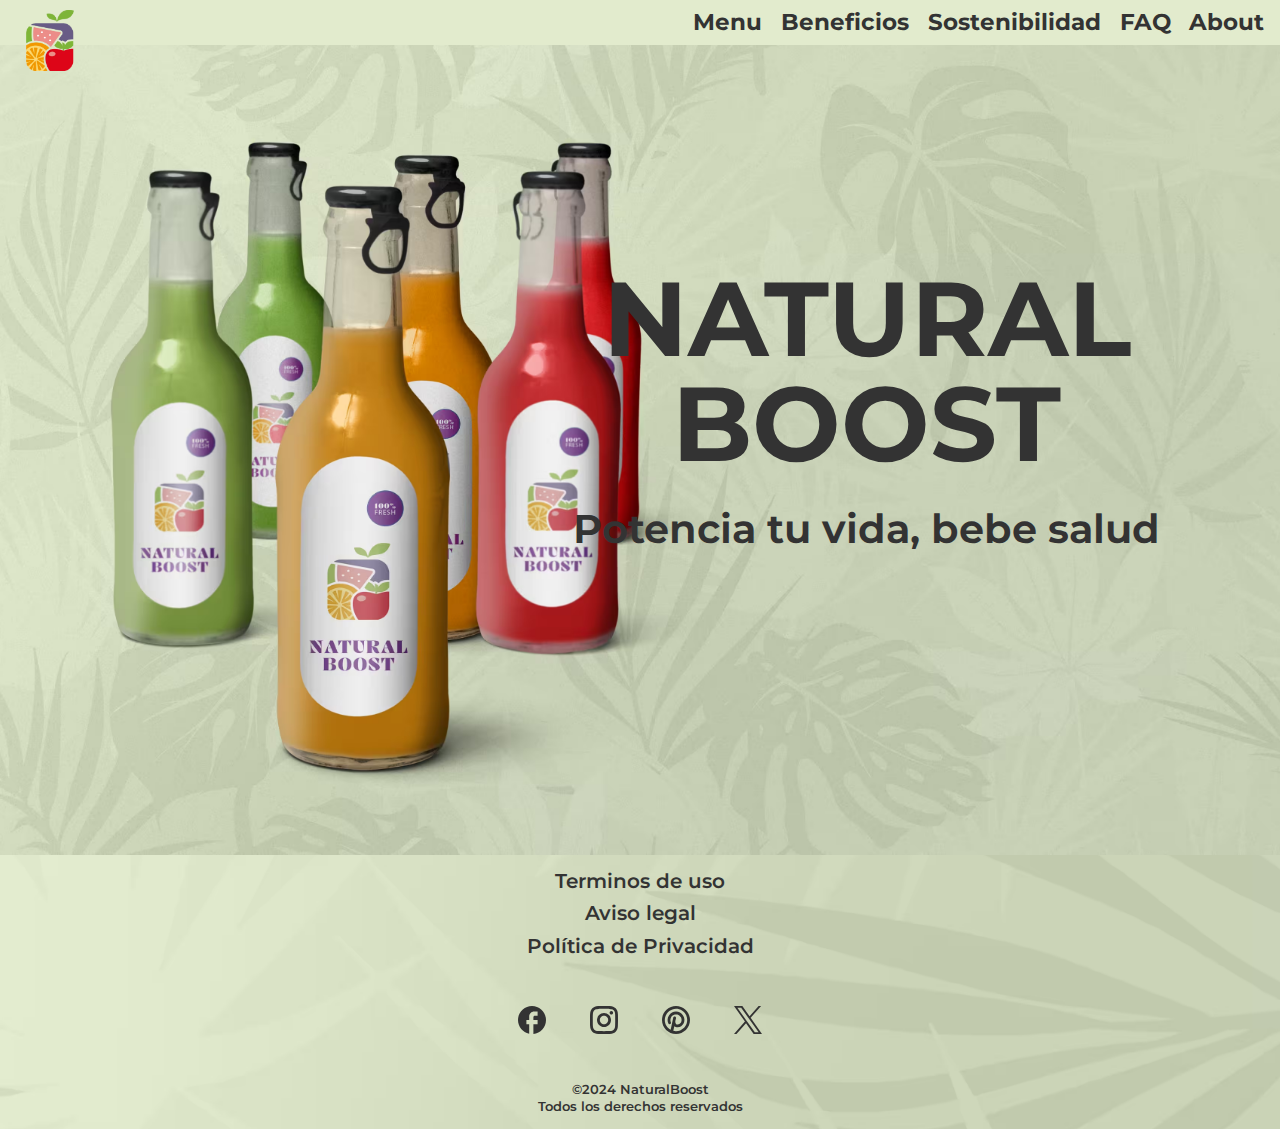
==== about.html @ d49129e9 "actualización" ====
<!DOCTYPE html>
<html lang="es">
  <head>
    <meta charset="utf-8" />
    <meta name="viewport" content="width=device-width, initial-scale=1" />
    <meta http-equiv="X-UA-Compatible" content="IE=edge">
    <title>Natural Boost - Zumo Detox</title>
    <meta name="description" content="Natural Boost ofrece los mejores zumos detox y vitaminas, hechos con ingredientes frescos y naturales. Descubre nuestros sabores y beneficios.">
    <meta name="keywords" content="zumos detox, vitaminas, natural, salud, bienestar, sostenibilidad">
    <meta name="author" content="Natural Boost - Luis Carlos Giraldo">
    <meta property="og:title" content="Natural Boost - Zumo Detox">
    <meta property="og:description" content="Natural Boost ofrece los mejores zumos detox y vitaminas, hechos con ingredientes frescos y naturales. Descubre nuestros sabores y beneficios.">
    <meta property="og:image" content="https://naturalboost.com/images/og-image.jpg">
    <meta property="og:url" content="https://naturalboost.com">
    <meta property="og:type" content="website" />
    <meta name="twitter:card" content="summary_large_image" />
    <meta name="twitter:title" content="Natural Boost - Zumo Detox">
    <meta name="twitter:description" content="Natural Boost ofrece los mejores zumos detox y vitaminas, hechos con ingredientes frescos y naturales. Descubre nuestros sabores y beneficios.">
    <meta name="twitter:image" content="https://naturalboost.com/images/twitter-image.jpg">
    
    <link rel="icon" href="/archivosFavicon/favicon.ico" type="image/x-icon">
    <link rel="manifest" href="site.webmanifest" />
    <link rel="apple-touch-icon" href="icon.png" />
    <link rel="stylesheet" href="css/style.css" />
    <meta name="theme-color" content="#fafafa" />
    <link rel="preconnect" href="https://fonts.googleapis.com">
    <link rel="preconnect" href="https://fonts.gstatic.com" crossorigin>
    <link href="https://fonts.googleapis.com/css2?family=Montserrat:ital,wght@0,100..900;1,100..900&display=swap" rel="stylesheet">

    <script src="/js/main.js" defer></script>

  </head>
  <body>

    <header class="header">
			<section class="header__image-links">
				<a href="index.html" class="header__link-logo">
					<img
						src="/img/desktop/LOGO NATURAL BOOST.avif"
						alt="Logo natural boost"
						class="header__logo"
					/>
				</a>
				<img
					src="/svg/menuHamburguesa.svg"
					alt="menu hamburguesa"
					class="header__hamburger"
					id="menuHamburguesa"
				/>

				<nav class="header__nav-desktop" id="headerNavDesktop">
					<section class="nav__items-desktop">
						<ul class="nav__items-list">
							<li>
								<a href="menu.html" class="nav__links-desktop">Menu</a>
							</li>
							<li>
								<a href="beneficios.html"class="nav__links-desktop">Beneficios</a>
							</li>
							<li>
								<a href="sostenibilidad.html"class="nav__links-desktop">Sostenibilidad</a>
							</li>
							<li>
								<a href="faq.html" class="nav__links-desktop">FAQ</a>
							</li>
							<li>
								<a href="about.html" class="nav__links-desktop">About</a>
							</li>
						</ul>
					</section>
				</nav>
			</section>

			<nav class="header__nav" id="headerNav">
				<section class="nav__items">
					<img
						class="nav__boton-x"
						src="/svg/X.svg"
						alt="Botón de salir"
						id="botonCerrarNav"
					/>
					<a href="menu.html" class="nav__links">Menu</a>
					<a href="beneficios.html" class="nav__links">Beneficios</a>
					<a href="sostenibilidad.html" class="nav__links"
						>Sostenibilidad</a
					>
					<a href="faq.html" class="nav__links">FAQ</a>
					<a href="about.html" class="nav__links">About</a>
				</section>
			</nav>

			<section class="section__titulo">
				<h1 class="titulo__marca">
					NATURAL <br />
					BOOST
				</h1>
				<p class="titulo__subtitle-eslogan">
					Potencia tu vida, bebe salud
				</p>
			</section>

			<img
				class="header__main-image"
				src="/img/desktop/pixelcut-export.avif"
			/>
		</header>

    <main class="main">


    </main>





    <footer class="footer">

      <section class="footer__links-legales">
        <a href="" class="links__legales-terminos-uso">Terminos de uso</a>
        <a href="" class="links__legales-aviso-legal">Aviso legal</a>
        <a href="" class="links__legales-politica-privacidad">Política de Privacidad</a>
      </section>

      <section class="footer__social-networks">
        <img src="/svg/logoFacebook.svg" alt="Logo de Facebook" class="social-networks-facebook">
        <img src="/svg/logoInstagram.svg" alt="Logo de Instagram" class="social-networks-instagram">
        <img src="/svg/logoPinterest.svg" alt="Logo de Pinterest" class="social-networks-pinterest">
        <img src="/svg/logoX.svg" alt="Logo de X" class="social-networks-x">
      </section>

      <section class="footer__derechos-reservados">
        <p class="footer__copyright">&copy;2024 NaturalBoost</p>
        <p class="footer__derechos-reservados">Todos los derechos reservados</p>
      </section>

    </footer>
    
  </body>
</html>
---- css/style.css ----
/* *********************************** */
@import url(normalize.min.css);
@import url(reset.css);

/* *********************************** */
/* *** ESTILOS GENERALES *** */
/* *********************************** */

/* Tipografía */
@font-face {
  font-family: "";
  src: url("") format("woff2"), url("") format("woff");
}

/* ******************************** */

/* Colores */

/* ******************************** */

:root{
  --background-section: #FAF9F6;
  --text-color: #333333;
  --background-color: #E2EBCD;
  --background-color-dos: #8DA954;
  --body-color: #F6FCE8;
  --color-terciary: #FFCC96;

  /* mobile */
  --titulo-banner: 5.3125rem;
  --subtitulo-banner: 2.5rem;
  --titulo-contenido: 2rem ;
  --parrafos-contenido: 1.25rem;

  /* desktop */
  --titulo-banner-desktop: 10.5rem;
  --subtitulo-banner-desktop: 4rem;
  --titulo-contenido-desktop: 3.625rem;
  --parrafos-contenido-desktop: 3rem;
}

*{
  box-sizing: border-box;
}

html{
  font-size: 10px;
  overflow-x: hidden;
}

body{
  height: 100%;
  background-color: var(--body-color);
  font-family: montserrat, Arial, Helvetica, sans-serif;
  box-sizing: border-box;
  line-height: 1;
}

a{
  color: var(--text-color);
}

.header{
  min-height: 80vh;
  width: 100%;

  display: flex;
  flex-direction: column;
  background: url(/img/desktop/FONDO\ VERTICAL\ NATURAL\ BOOST\ CON\ TEXTURA.avif) center center;
  background-repeat: no-repeat;
  background-size: cover;

  position: relative;
}

.header__image-links{
  display: flex;
  flex-direction: row;
  justify-content: space-between;

  margin: 1.25rem;
}

.header__nav-desktop{
  display: none;
}

.header__nav{
  display: none;
  width: 100%;
  height: 100dvh;

  position: absolute;
}

.nav__links{
  transition: all ease-in-out 0.3s;
}

.nav__links:hover{
  transform: scale(1.1);
  transition: all ease-in-out 0.3s;
}

.nav__items{
  display: flex;
  justify-content: center;
  align-items: center;
  flex-direction: column;
  width: 100%;
  height: 100dvh;
  gap: 100px;

  position: relative;

  color: var(--text-color);
  font-weight: 700;
  font-size: 3.125rem;
  background: url(/img/desktop/FONDO\ VERTICAL\ NATURAL\ BOOST\ CON\ TEXTURA.avif) center center;
  background-size: cover;
  background-repeat: no-repeat;
}

.nav__boton-x{
  width: 2.8125rem;
  height: 2.8125rem;
  
  position: absolute;
  right: 1.25rem;
  top: 1.25rem;
  cursor: pointer;
}

.header__hamburger{
  display: inline;
  width: 2.5rem;
  height: 2.5rem;
  cursor: pointer;
}

.header__logo{
  display: inline;
  width: 2.8125rem;
  height: 3.125rem;
}

.header__main-image{
  width: 100%;
  padding: 1.25rem;
  padding-top: 1.25rem;
} 

.titulo__marca{
  font-size: var(--titulo-banner);
  color: var(--text-colorolor, #333);
  
  text-align: center;
  line-height: 1;

  margin-top: 3.125rem;
}

.titulo__subtitle-eslogan{
  font-size: var(--subtitulo-banner);
  color: var(--text-color);
  
  text-align: center;
  font-weight: 650;
  margin-top: 1.25rem;
}

.footer{
  width: 100%;
  padding: 1.5625rem 1.25rem;
  

  display: flex;
  flex-direction: column;
  justify-content: center;
  align-items: center;
  gap: 2.5rem;

  background: url(/img/desktop/FONDO\ VERTICAL\ NATURAL\ BOOST\ CON\ TEXTURA.avif) center center;
  background-repeat: no-repeat;
  background-size: cover;
}

.footer__links-legales{
  display: flex;
  flex-direction: column;
  justify-content: center;
  align-items: center;
  gap: 1.25rem;


  font-size: var(--titulo-contenido);
  font-weight: 600;
  color: var(--text-color);
  
}

.links__legales-aviso-legal, 
.links__legales-politica-privacidad,
.links__legales-terminos-uso{
  cursor: pointer;
  transition: all ease-in-out 0.3s;
}

.links__legales-aviso-legal:hover, 
.links__legales-politica-privacidad:hover,
.links__legales-terminos-uso:hover{
  transition: all ease-in-out 0.3s;
  transform: scale(1.1);
}

.social-networks-facebook, 
.social-networks-instagram, 
.social-networks-pinterest, 
.social-networks-x{
  text-decoration: none;
  color: var(--text-color);

  width: 2.8125rem;
  height: 2.8125rem;
  
}

.footer__social-networks{
  display: flex;
  flex-direction: row;

  padding: 2.5rem 0rem;
  justify-content: space-between;
  gap: 4.375rem;
}

.footer__derechos-reservados{
  display: flex;
  flex-direction: column;
  color: var(--text-color);
  font-size: var(--parrafos-contenido);
  font-weight: 600;
  text-align: center;
  gap: .5rem;
}

.ocultar{
  display: none;
}

.mostrar{
  display: block;
}

.main__introduccion{
  width: 100%;
  height: 15.625rem;
  border: 1px solid var(--text-color);

  text-align: center;
  background-color: var(--background-section);
  padding: 1.25rem 2.5rem;
  line-height: 1.3;

}

.main__subtitulo{
  font-size: 2rem;
  color: var(--text-color);
}

.main__content{
  font-size: var(--parrafos-contenido);
  color: var(--text-color);
  text-align: left;
  padding: 1.25rem 1.25px;
  line-height: 1.3;
}

.main__section{
  background-color: var(--background-section);
  color: var(--text-color);
  border: 1px solid var(--text-color);
  border-radius: .5rem;
  padding: 1.875rem 1.5625rem;
  margin: 1.875rem;
}

.main__conocenos-mejor{
  display: flex;
  justify-content: center;
  align-items: center;
  flex-direction: column;
}

.main__nuestro-compromiso{
  display: flex;
  justify-content: center;
  align-items: center;
  flex-direction: column;
}

.main__nuestros-productos{
  display: flex;
  justify-content: center;
  align-items: center;
  flex-direction: column;
}


.main__btn{
  background-color: var(--text-color);
  color: var(--background-section);
  border-radius: .5rem;
  padding: .9375rem 6.5rem;
  font-size: var(--parrafos-contenido);
  font-weight: 500;
}

.main__product-image-desktop{
  display: none;
}

.form{
  background-color: var(--background-section);
  color: var(--text-color);
  box-sizing: border-box;

  width: 80dvw;
  height: 21.875rem;

  display: flex;
  flex-direction: column;
  margin: 1.875rem;
  border-radius: .5rem;
  border: 1px solid var(--text-color);
  justify-content: center;
}

.complete__form{
  box-sizing: border-box;
  display: flex;
  justify-content: center;
  align-items: center;
  flex-direction: column;

}

.form__text-content{
  text-align: center;
}

.form__input-email, .form__input-name{
  width: 90%;
  padding: .9375rem;
  margin: 0rem 1.25rem;
  border-radius: .5rem;
  border: 1px solid rgb(221, 215, 215);
  background-color: var(--background-section);
  margin-bottom: 20px;
}

input[type="text"]{
  width: 90%;
}

label{
  margin: 0px 1.25rem;
  margin-top: 1.875rem;
  margin-bottom: .9375rem;
  font-size: 1.25rem;
  color: var(--text-color);
}

.form__btn{
    padding: 1rem 4rem;
    width: fit-content;
    margin: 0 auto;
  
}

@media screen and (min-width: 1200px){

  .main__introduccion{
    height: 37.5rem;
    padding: 0;
    
    display: grid;
    grid-template-columns: 8.4375rem 1.5fr 0.5fr 8.4375rem;
    grid-template-rows: 3.75rem 0.3fr 3.75rem 2fr 3.75rem;
    
  }

  .subtitulo__revitalizate{
    font-size: 3.75rem;
    text-align: center;
    grid-column: 2 / 3;
    grid-row: 2 / 3;
    
  }
  
  .content__revitalizate{
    font-size: 2.5rem;
    
    grid-column: 2 / 3;
    grid-row: 3 / 5;
  }
  
  .main__product-image{
    display: none;
  }

  .main__product-image-desktop{
    display: initial;
    width: 600px;
    object-fit: cover;
    padding-bottom: 100%;
    overflow: hidden;

    grid-column: 3 / 4;
    grid-row: 1 / -1;
  }

  .main__nuestros-productos{
    margin: 5.625rem 8.75rem;

    display: grid;
    grid-template-columns: 3.75rem 1fr 1fr 1fr 3.75rem;
    grid-template-rows: 3.75rem 3.75rem 3.75rem 1fr 1.25rem 5.625rem .2344rem;
  }

  .subtitulo__nuestros-productos{
    grid-column: 2 / 4;
    grid-row: 2 / 3;
  }

  .subtitulo__nuestros-productos,
  .subtitulo__compromiso,
  .subtitulo__conocenos,
  .subtitulo__revitalizate,
  .subtitulo__form{
    font-size: 3.75rem;

  }

  .content__compromiso,
  .content__conocenos,
  .content__nuestros-productos,
  .content__revitalizate,
  .form__text-content{
    font-size: 2.5rem;
  }
  
  .content__nuestros-productos{
    grid-column: 2 / 4;
    grid-row: 4 / 5;
  }
  
  .all__products{
    grid-column: 4 / 5;
    grid-row: 4 / 5;
  }
  
  .btn__productos,
  .btn__compromiso,
  .btn__conocenos,
  .form__btn{
    font-size: 2.5rem;
    text-align: center;
  }

  .btn__productos{
    grid-column: 3 / 4;
    grid-row: 6 / 7;
  }

  .container__sections{
    display: flex;
    flex-direction: row-reverse;
    justify-content: space-between;
    margin: 0rem 6.7rem 5.625rem 6.7rem;

  }
   .main__conocenos-mejor,
   .main__nuestro-compromiso{
      width: 75rem;
      padding: 1.25rem;
   }

   .btn__conocenos{
      margin-bottom: 7rem;
  
   }

   .content__compromiso{
    padding: 2.5rem;
   }

   .content__conocenos{
    padding: 2.5rem;
   }

   .subtitulo__conocenos{
    
    padding-top: 4.375rem;
   }

   .content__compromiso,
   .content__conocenos{
    margin-top: 1.875rem;
   }

  .image__grupo,
  .image__compromiso-verde{
    width: 50rem;
    
  }

  .complete__form{
    margin-bottom: 1.25rem;
  }

  label{
    font-size: 2rem;
  }


}

main{
  display: flex;
  justify-content: center;
  align-items: center;
  flex-direction: column;
}

.main__container{
  max-width: 80%;

  display: flex;
  justify-content: center;
  align-items: center;
  flex-direction: column;
}

.container__first-product,
.container__second-product,
.container__third-product{
  background-color: var(--background-section);
  padding: 1.25rem;
  margin: 2.1875rem 0rem;
  border: 1px solid var(--text-color);
  color: var(--text-color);
  border-radius: .5rem;
}

.subtitle__nuestros-productos{
  margin-top: 1.875rem;
}

.subtitle__green-vitality,
.subtitle__yellow-sunshine,
.subtitle__red-energy{
  margin-top: 1.875rem;
}

.image__container{
  background: url(/img/desktop/FONDO\ CON\ TEXTURA\ NATURAL\ BOOST.avif) center center;
  background-repeat: no-repeat;
  background-size: cover;
}


@media screen and (min-width: 1200px){
  
    .header{
      height: 95vh;

      background: url(../img/desktop/PORTADA\ NATURAL\ BOOST\ FONDO\ TEXTURA.avif) center center;
      background-size: cover;
      background-repeat: no-repeat;

      position: relative;
    }

    .header__main-image{
      display: none;
    }

    .section__titulo{
      position: absolute;
      right: 12rem;
      top: 23.5rem;
    }

    .titulo__marca{
      font-size: var(--titulo-banner-desktop);
    }

    .titulo__subtitle-eslogan{
      font-size: var(--subtitulo-banner-desktop);
      padding-top: 20px;
    }
  
    .header__logo{
      width: 4.8125rem;
      height: 6.125rem;
      margin-left: 1.5625rem;

      position: absolute;
      left: 10px;
      top: 10px;
    }

    .header__hamburger{
      display: none;
    }

    .nav__boton-x{
      display: none;
    }

    
    .header__image-links{
      
      height: 4.5rem;
      background-color: var(--background-color);
      margin: 0;
      
      display: flex;
      align-items: center;
      justify-content: space-between;
      
      position: relative;
      
    }

    .header__nav-desktop{
      display: flex;
      padding-right: 1.5625rem;
      gap: .625rem;
      font-size: 2.3rem;
    }

    .nav__items-list{
      display: flex;
      justify-content: space-between;
      gap: 1.875rem;
      font-weight: 700;
      color: var(--text-color);
    }
    
    .nav__items-list li{
      transition: all ease-in-out 0.3s;
    }

    .nav__items-list li a:hover {
      transition: all ease-in-out 0.3s;
      color: var(--background-color-dos);
    }

    .nav__items-list li:hover {
      transform: scale(1.1);
      transition: all ease-in-out 0.3s;
    }

    .form{
      align-items: baseline;
      width: 60%;
      height: 31.25rem;
    }

    .form__btn{
      margin: 0 auto;
      margin-top: 2.25rem;
      margin: 0 auto;
      display: flex;
      justify-content: center;
      align-items: center;
      
    }

  }



/* *******************************************************************
******************************MENU*****************************
******************************************************************* */
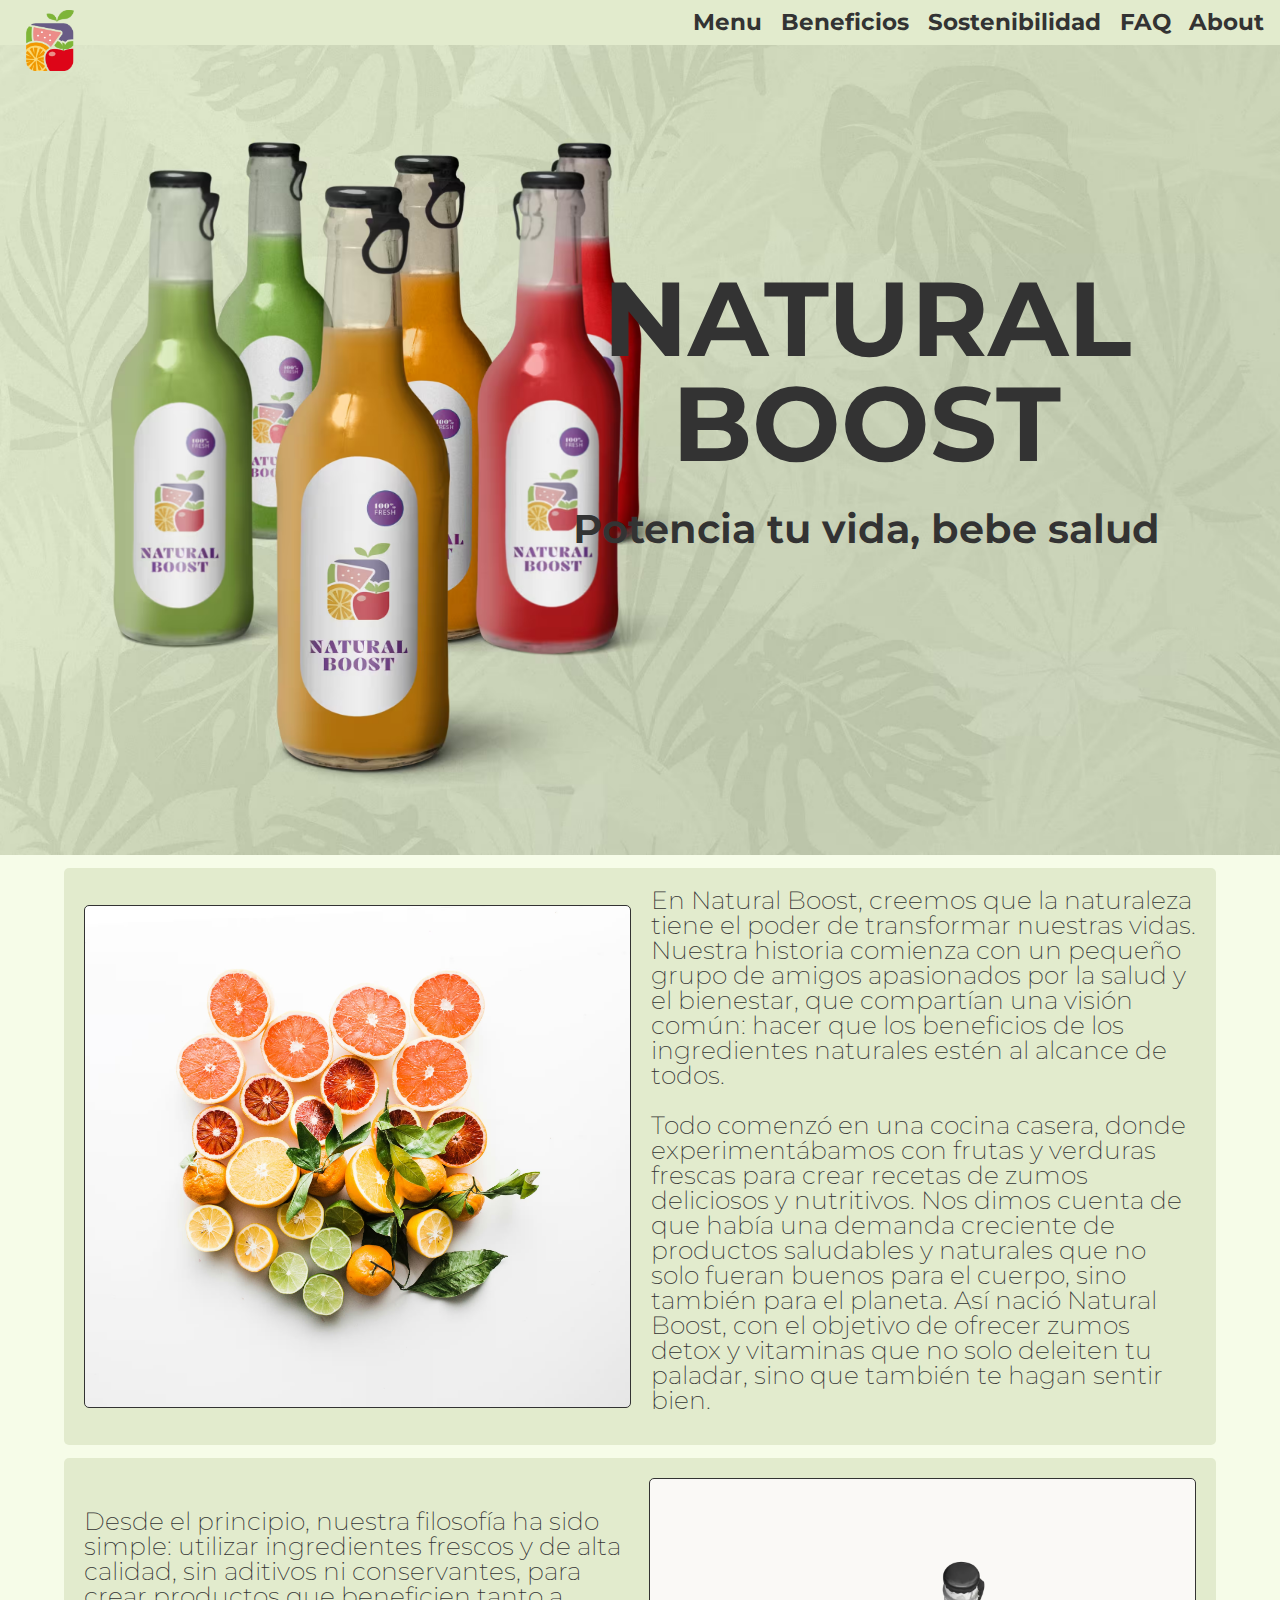
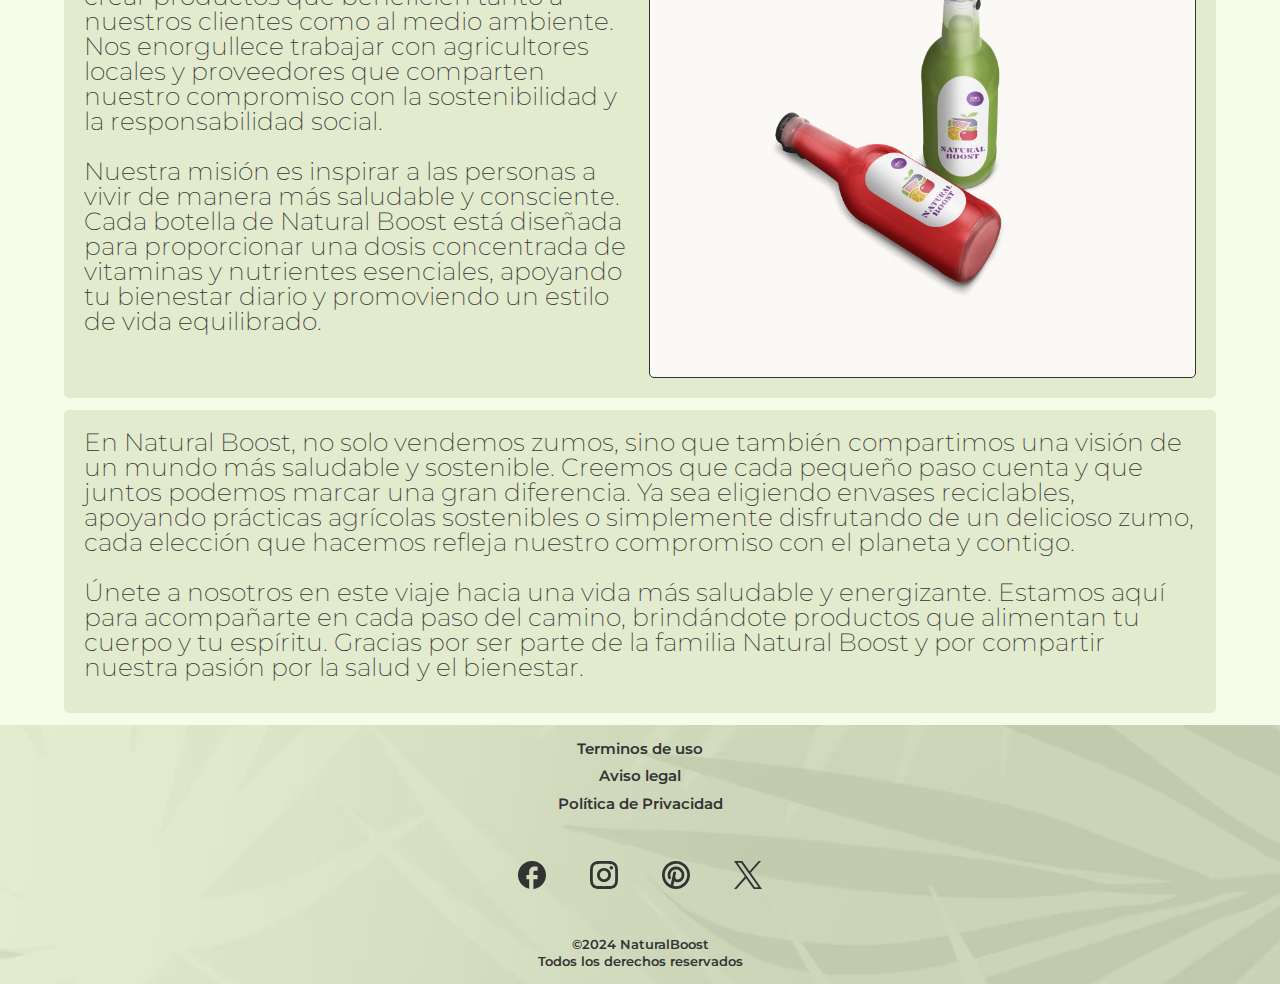
==== commit cf120cd0: "new update 2" ====
--- a/about.html
+++ b/about.html
@@ -18,7 +18,7 @@
     <meta name="twitter:description" content="Natural Boost ofrece los mejores zumos detox y vitaminas, hechos con ingredientes frescos y naturales. Descubre nuestros sabores y beneficios.">
     <meta name="twitter:image" content="https://naturalboost.com/images/twitter-image.jpg">
     
-    <link rel="icon" href="/archivosFavicon/favicon.ico" type="image/x-icon">
+    <link rel="icon" href="./archivosFavicon/favicon.ico" type="image/x-icon">
     <link rel="manifest" href="site.webmanifest" />
     <link rel="apple-touch-icon" href="icon.png" />
     <link rel="stylesheet" href="css/style.css" />
@@ -31,110 +31,171 @@
 
   </head>
   <body>
-
-    <header class="header">
-			<section class="header__image-links">
-				<a href="index.html" class="header__link-logo">
-					<img
-						src="/img/desktop/LOGO NATURAL BOOST.avif"
-						alt="Logo natural boost"
-						class="header__logo"
-					/>
-				</a>
+	<header class="header">
+		<section class="header__image-links">
+			<a href="index.html" class="header__link-logo">
 				<img
-					src="/svg/menuHamburguesa.svg"
-					alt="menu hamburguesa"
-					class="header__hamburger"
-					id="menuHamburguesa"
+					src="./img/desktop/LOGO NATURAL BOOST.avif"
+					alt="Logo natural boost"
+					class="header__logo"
 				/>
-
-				<nav class="header__nav-desktop" id="headerNavDesktop">
-					<section class="nav__items-desktop">
-						<ul class="nav__items-list">
-							<li>
-								<a href="menu.html" class="nav__links-desktop">Menu</a>
-							</li>
-							<li>
-								<a href="beneficios.html"class="nav__links-desktop">Beneficios</a>
-							</li>
-							<li>
-								<a href="sostenibilidad.html"class="nav__links-desktop">Sostenibilidad</a>
-							</li>
-							<li>
-								<a href="faq.html" class="nav__links-desktop">FAQ</a>
-							</li>
-							<li>
-								<a href="about.html" class="nav__links-desktop">About</a>
-							</li>
-						</ul>
-					</section>
-				</nav>
-			</section>
-
-			<nav class="header__nav" id="headerNav">
-				<section class="nav__items">
-					<img
-						class="nav__boton-x"
-						src="/svg/X.svg"
-						alt="Botón de salir"
-						id="botonCerrarNav"
-					/>
-					<a href="menu.html" class="nav__links">Menu</a>
-					<a href="beneficios.html" class="nav__links">Beneficios</a>
-					<a href="sostenibilidad.html" class="nav__links"
-						>Sostenibilidad</a
-					>
-					<a href="faq.html" class="nav__links">FAQ</a>
-					<a href="about.html" class="nav__links">About</a>
+			</a>
+			<img
+				src="./svg/menuHamburguesa.svg"
+				alt="menu hamburguesa"
+				class="header__hamburger"
+				id="menuHamburguesa"
+			/>
+
+			<nav class="header__nav-desktop" id="headerNavDesktop">
+				<section class="nav__items-desktop">
+					<ul class="nav__items-list">
+						<li>
+							<a href="menu.html" class="nav__links-desktop">Menu</a>
+						</li>
+						<li>
+							<a href="beneficios.html"class="nav__links-desktop">Beneficios</a>
+						</li>
+						<li>
+							<a href="sostenibilidad.html"class="nav__links-desktop">Sostenibilidad</a>
+						</li>
+						<li>
+							<a href="faq.html" class="nav__links-desktop">FAQ</a>
+						</li>
+						<li>
+							<a href="about.html" class="nav__links-desktop">About</a>
+						</li>
+					</ul>
 				</section>
 			</nav>
-
-			<section class="section__titulo">
-				<h1 class="titulo__marca">
-					NATURAL <br />
-					BOOST
-				</h1>
-				<p class="titulo__subtitle-eslogan">
-					Potencia tu vida, bebe salud
-				</p>
-			</section>
-
-			<img
-				class="header__main-image"
-				src="/img/desktop/pixelcut-export.avif"
-			/>
-		</header>
+		</section>
+
+		<nav class="header__nav" id="headerNav">
+			<section class="nav__items">
+				<img
+					class="nav__boton-x"
+					src="./svg/X.svg"
+					alt="Botón de salir"
+					id="botonCerrarNav"
+				/>
+				<a href="menu.html" class="nav__links">Menu</a>
+				<a href="beneficios.html" class="nav__links">Beneficios</a>
+				<a href="sostenibilidad.html" class="nav__links"
+					>Sostenibilidad</a
+				>
+				<a href="faq.html" class="nav__links">FAQ</a>
+				<a href="about.html" class="nav__links">About</a>
+			</section>
+		</nav>
+
+		<section class="section__titulo">
+			<h1 class="titulo__marca">
+				NATURAL <br />
+				BOOST
+			</h1>
+			<p class="titulo__subtitle-eslogan">
+				Potencia tu vida, bebe salud
+			</p>
+		</section>
+
+		<img
+			class="header__main-image"
+			src="/img/desktop/pixelcut-export.avif"
+		/>
+	</header>
 
     <main class="main">
-
+		<div class="container__acerca-de-nosotros">
+
+			<section class="container__main-nosotros-fruits main__nosotros">
+				<article class="main-nosotros__content-fruits nosotros__content">
+					<p class="content__text">
+						En Natural Boost, creemos que la naturaleza tiene el poder de transformar nuestras vidas. Nuestra historia comienza con un pequeño grupo de amigos apasionados por la salud y el bienestar, que compartían una visión común: hacer que los beneficios de los ingredientes naturales estén al alcance de todos.
+					</p><br>
+					<p class="content__text">
+						Todo comenzó en una cocina casera, donde experimentábamos con frutas y verduras frescas para crear recetas de zumos deliciosos y nutritivos. Nos dimos cuenta de que había una demanda creciente de productos saludables y naturales que no solo fueran buenos para el cuerpo, sino también para el planeta. Así nació Natural Boost, con el objetivo de ofrecer zumos detox y vitaminas que no solo deleiten tu paladar, sino que también te hagan sentir bien.
+					</p>
+				</article>
+				<article class="container__image-nosotros-fruits">
+					<!-- <img src="./img/desktop/frutas.avif" alt="imagen de frutas" class="image__fruits"> -->
+				</article>
+			</section>
+
+			<section class="container__main-nosotros-zumos main__nosotros">
+				<article class="main-nosotros__content-zumos nosotros__content">
+					<p class="content__text">
+						Desde el principio, nuestra filosofía ha sido simple: utilizar ingredientes frescos y de alta calidad, sin aditivos ni conservantes, para crear productos que beneficien tanto a nuestros clientes como al medio ambiente. Nos enorgullece trabajar con agricultores locales y proveedores que comparten nuestro compromiso con la sostenibilidad y la responsabilidad social.
+					</p><br>
+					<p class="content__text">
+						Nuestra misión es inspirar a las personas a vivir de manera más saludable y consciente. Cada botella de Natural Boost está diseñada para proporcionar una dosis concentrada de vitaminas y nutrientes esenciales, apoyando tu bienestar diario y promoviendo un estilo de vida equilibrado.
+					</p>
+				</article>
+				<article class="container__image-nosotros-zumos">
+					<img src="./img/desktop/fresa y pepino natural boost.avif" alt="imagen de zumos" class="image__fruits">
+				</article>
+			</section>
+
+			<section class="container__main-nosotros-texts main__nosotros">
+				<article class="main-nosotros__content-texts nosotros__content">
+					<p class="content__text">
+						En Natural Boost, no solo vendemos zumos, sino que también compartimos una visión de un mundo más saludable y sostenible. Creemos que cada pequeño paso cuenta y que juntos podemos marcar una gran diferencia. Ya sea eligiendo envases reciclables, apoyando prácticas agrícolas sostenibles o simplemente disfrutando de un delicioso zumo, cada elección que hacemos refleja nuestro compromiso con el planeta y contigo.
+					</p><br>
+					<p class="content__text">
+						Únete a nosotros en este viaje hacia una vida más saludable y energizante. Estamos aquí para acompañarte en cada paso del camino, brindándote productos que alimentan tu cuerpo y tu espíritu. Gracias por ser parte de la familia Natural Boost y por compartir nuestra pasión por la salud y el bienestar.
+					</p>
+				</article>
+				
+			</section>
+
+
+		</div>
 
     </main>
 
-
-
-
-
-    <footer class="footer">
-
-      <section class="footer__links-legales">
-        <a href="" class="links__legales-terminos-uso">Terminos de uso</a>
-        <a href="" class="links__legales-aviso-legal">Aviso legal</a>
-        <a href="" class="links__legales-politica-privacidad">Política de Privacidad</a>
-      </section>
-
-      <section class="footer__social-networks">
-        <img src="/svg/logoFacebook.svg" alt="Logo de Facebook" class="social-networks-facebook">
-        <img src="/svg/logoInstagram.svg" alt="Logo de Instagram" class="social-networks-instagram">
-        <img src="/svg/logoPinterest.svg" alt="Logo de Pinterest" class="social-networks-pinterest">
-        <img src="/svg/logoX.svg" alt="Logo de X" class="social-networks-x">
-      </section>
-
-      <section class="footer__derechos-reservados">
-        <p class="footer__copyright">&copy;2024 NaturalBoost</p>
-        <p class="footer__derechos-reservados">Todos los derechos reservados</p>
-      </section>
-
-    </footer>
-    
+	<footer class="footer">
+		<section class="footer__links-legales">
+			<a href="terminosUso.html" class="links__legales-terminos-uso"
+				>Terminos de uso</a
+			>
+			<a href="LICENSE" class="links__legales-aviso-legal"
+				>Aviso legal</a
+			>
+			<a
+				href="politicaPrivacidad.html"
+				class="links__legales-politica-privacidad"
+				>Política de Privacidad</a
+			>
+		</section>
+
+		<section class="footer__social-networks">
+			<img
+				src="./svg/logoFacebook.svg"
+				alt="Logo de Facebook"
+				class="social-networks-facebook"
+			/>
+			<img
+				src="./svg/logoInstagram.svg"
+				alt="Logo de Instagram"
+				class="social-networks-instagram"
+			/>
+			<img
+				src="./svg/logoPinterest.svg"
+				alt="Logo de Pinterest"
+				class="social-networks-pinterest"
+			/>
+			<img
+				src="./svg/logoX.svg"
+				alt="Logo de X"
+				class="social-networks-x"
+			/>
+		</section>
+
+		<section class="footer__derechos-reservados">
+			<p class="footer__copyright">&copy;2024 NaturalBoost</p>
+			<p class="footer__derechos-reservados">
+				Todos los derechos reservados
+			</p>
+		</section>
+	</footer>
   </body>
 </html>
--- a/css/style.css
+++ b/css/style.css
@@ -29,8 +29,9 @@
   /* mobile */
   --titulo-banner: 5.3125rem;
   --subtitulo-banner: 2.5rem;
-  --titulo-contenido: 2rem ;
+  --titulo-contenido: 1.5rem ;
   --parrafos-contenido: 1.25rem;
+  --subtitle-section: 1.5rem;
 
   /* desktop */
   --titulo-banner-desktop: 10.5rem;
@@ -275,6 +276,7 @@
   text-align: left;
   padding: 1.25rem 1.25px;
   line-height: 1.3;
+  font-weight: 200;
 }
 
 .main__section{
@@ -360,16 +362,22 @@
   margin-bottom: 20px;
 }
 
+
 input[type="text"]{
   width: 90%;
 }
 
-label{
+.form__name-label,
+.form__email-label{
   margin: 0px 1.25rem;
   margin-top: 1.875rem;
   margin-bottom: .9375rem;
   font-size: 1.25rem;
   color: var(--text-color);
+}
+
+.form__email-label{
+  margin-top: 0;
 }
 
 .form__btn{
@@ -684,6 +692,543 @@
 
 
 
-/* *******************************************************************
-******************************MENU*****************************
-******************************************************************* */
+  /* **************************MENU.html****************** */
+  @media screen and (min-width: 1200px){ 
+
+    .subtitle__nuestros-productos,
+    .subtitle__green-vitality,
+    .subtitle__red-energy,
+    .subtitle__yellow-sunshine {
+      font-size: 3.125rem;
+      text-align: center;
+    }
+
+    .container__first-product,
+    .container__second-product,
+    .container__third-product{
+
+      display: flex;
+    }
+
+    .image__title-green-vitality,
+    .image__title-yellow-sunshine,
+    .image__title-red-energy{
+      display: flex;
+      flex-direction: column-reverse;
+      justify-content: space-between;
+    }
+
+    .content__green-vitality,
+    .content__yellow-sunshine,
+    .content__red-energy{
+      font-size: 2.5rem;
+      width: 400px;
+    }
+
+    .image__container{
+      margin: 1.875rem;
+      margin-top: 2.5rem;
+      margin-bottom: 3.75rem;
+      border-radius: .5rem;
+    }
+
+    .subtitle__nuestros-productos{
+      margin-top: 4.6875rem;
+      margin-bottom: 4.6875rem;
+      text-align: center;
+    }
+
+    .container__content-green-vitality,
+    .container__content-yellow-sunshine,
+    .container__content-red-energy{
+      display: flex;
+      justify-content: center;
+      align-items: center;
+      
+      margin: 3.375rem 2.00rem;
+    }
+
+    
+
+  }
+
+  /* **********************BENEFICIOS.html (mobile)****************** */
+
+  .beneficios__container{
+    width: 100%;
+  }
+
+  .container__image-content{
+    width: 100%;
+    height: 300px;
+
+    background: url(../img/desktop/digestivo.avif) center center;
+    background-repeat: no-repeat;
+    background-size: cover;
+  }
+
+  .container__section-content{
+    background-color: var(--background-section);
+    padding: .9375rem 2.1875rem;
+    border-top: 1px solid var(--text-color);
+  }
+
+  .text__content-introduction{
+    font-size: var(--parrafos-contenido);
+    margin: 2.1875rem 1.25rem;
+    line-height: 1.3;
+    color: var(--text-color);
+    
+  }
+  
+  .container__title-content{
+    font-size: 1.5rem;
+    margin-block: .9375rem;
+    color: var(--text-color);
+    text-align: center;
+  }
+  
+  .container__content-text{
+    font-size: var(--parrafos-contenido);
+    margin-top: .9375rem;
+    margin-bottom: 1.25rem;
+    color: var(--text-color);
+  }
+
+  .container__section-content{
+    width: 100%;
+    height: 42dvh;
+  }
+
+  .container__image-energy{
+    background: url(../img/desktop/felicidad\ animo.avif) center center;
+    background-repeat: no-repeat;
+    background-size: cover;
+  }
+  .container__image-inmunologico{
+    background: url(../img/desktop/fuerte.avif) center center;
+    background-repeat: no-repeat;
+    background-size: cover;
+  }
+  .container__image-weight-loss{
+    background: url(../img/desktop/perdida\ de\ peso.avif) center center;
+    background-repeat: no-repeat;
+    background-size: cover;
+  }
+
+
+ 
+
+  /* **********************BENEFICIOS.html (desktop)****************** */
+  @media screen and (min-width: 1200px){
+
+    .text__content-introduction{
+      margin: 2.8125rem 7.5rem;
+      font-size: 3.125rem;
+    }
+
+    .container__title-content{
+      font-size: var(--titulo-contenido-desktop);
+
+    }
+
+    .container__content-text{
+      font-size: var(--parrafos-contenido-desktop);
+      line-height: 1.3;
+    }
+
+    .container__section-content{
+      display: flex;
+      justify-content: space-between;
+      align-items: center;
+      flex-direction: row-reverse;
+      padding: 0rem;
+      margin-left: 0rem;
+      width: 100%;
+      height: 50vh;
+    }
+
+    .container__title-content-text{
+      
+
+      display: flex;
+      justify-content: center;
+      align-items: center;
+      flex-direction: column;gap: 1.25rem;
+
+      margin: 0px 0px 0px 3.75rem;
+      width: 50%;
+    }
+
+    .energy__content,
+    .weight-loss__content{
+      flex-direction: row;
+      margin: 0rem;
+    } 
+
+    .container__energy-content{
+      margin-right: 1.875rem;
+    }
+
+    .container__weight-loss-content{
+      margin-right: 1.875rem;
+    }
+
+    .container__title-content{
+      padding-top: 1.25rem;
+    }
+
+    .container__content-text{
+      height: 100%;
+      width: 100%;
+      font-weight: 200;
+    }
+
+    .container__image-content{
+      width: 50%;
+      height: 100%;
+    }
+
+  }
+
+/* **********************SOSTENIBILIDAD.html (movil)****************** */
+
+.main__container{
+  max-width: 90%;
+}
+
+.container__sostenibilidad{
+  background-color: var(--background-section);
+  border: 1px solid var(--text-color);
+  border-radius: 8px;
+  margin: 1.25rem 0rem;
+}
+   
+.medio-ambiente-title{
+  font-size: 2rem;
+  color: var(--text-color);
+  text-align: center;
+  margin: 1.25rem;
+  margin-bottom: 0rem;
+}
+
+.medio-ambiente__text-content,
+.calentamiento-global__text-content,
+.reciclaje__text-content{
+  font-size: var(--parrafos-contenido);
+  font-weight: 200;
+}
+
+.medio-ambiente__text-content,
+.calentamiento-global__text-content,
+.reciclaje__text-content{
+  margin: 1.25rem;
+  margin-top: 0rem;
+  color: var(--text-color);
+}
+
+.sostenibilidad__image-text-content{
+  display: flex;
+  justify-content: center;
+  align-items: center;
+  flex-direction: column-reverse;
+}
+
+.prueba__medio-ambiente{
+
+  width: 19.625rem;
+  height: 15.625rem;
+
+  background: url(../svg/ecology-88.svg) center center;
+  background-repeat: no-repeat;
+  background-size: cover;
+}
+
+.prueba__calentamiento{
+
+  width: 19.625rem;
+  height: 15.625rem;
+
+  background: url(../svg/global-warming-69.svg) center center;
+  background-repeat: no-repeat;
+  background-size: cover;
+}
+
+.prueba__reciclaje{
+
+  width: 19.625rem;
+  height: 15.625rem;
+
+  background: url(../svg/recycling-4-66.svg) center center;
+  background-repeat: no-repeat;
+  background-size: cover;
+}
+
+/* **********************SOSTENIBILIDAD.html (desktop)****************** */
+
+@media screen and (min-width: 1200px) {
+  
+  .main__container{
+    margin: 5.625rem 0px;
+  }
+
+  .sostenibilidad__image-text-content{
+    display: flex;
+    flex-direction: row;
+    justify-content: space-evenly;
+    align-items: center;
+  
+  }
+
+  .medio-ambiente__text-content,
+  .calentamiento-global__text-content,
+  .reciclaje__text-content{
+
+    font-size: var(--parrafos-contenido-desktop);
+    color: var(--text-color);
+  }
+
+  .medio-ambiente-title{
+    font-size: var(--titulo-contenido-desktop);
+    color: var(--text-color);
+    margin-bottom: 5rem;
+    margin-top: 3.125rem;
+  }
+
+  .reciclaje__text-content,
+  .medio-ambiente__text-content,
+  .calentamiento-global__text-content{
+    width: 50%;
+    margin-left: 5.625rem;
+    margin-bottom: 5.625rem;
+    font-weight: 200;
+  }
+
+  .prueba__medio-ambiente,
+  .prueba__calentamiento,
+  .prueba__reciclaje{
+    width: 52.625rem;
+    height: 34.625rem;
+    margin-bottom: 90px;
+    margin-right: 50px;
+  }
+
+  .prueba__calentamiento{
+    width: 47.625rem;
+    height: 38.625rem;
+  }
+
+  .calentamiento-global__text-image-content{
+    display: flex;
+    flex-direction: row-reverse;
+
+  }
+
+  .calentamiento-global__text-content{
+    margin-left: 0rem;
+    margin-right: 5.625rem;
+  }
+
+}
+
+/* **********************FAQ.html (MOBILE)****************** */
+
+.container__faq{
+  max-width: 90%;
+  display: flex;
+  justify-content: center;
+  align-items: center;
+  gap: 1.25rem;
+  flex-direction: column;
+  margin-top: 1.25rem;
+}
+
+
+.questions__title{
+  font-size: var(--titulo-contenido);
+  text-align: center;
+  color: var(--text-color);
+  padding: 1.25rem;
+}
+
+.questions__content{
+  font-size: var(--parrafos-contenido);
+  color: var(--text-color);
+  font-weight: 200;
+  padding: 0rem 1.25rem 1.25rem 1.25rem
+}
+
+.container__questions-general{
+  display: flex;
+  justify-content: center;
+  align-items: center;
+
+
+
+  background-color: var(--background-section);
+  border: 1px solid var(--text-color);
+  border-radius: .5rem;
+  height: 15.625rem;
+  box-shadow: 0px 4px 4px 0px rgba(0, 0, 0, 0.2);
+}
+
+.container__image-footer-faq{
+  width: 100%;
+  height: 9.375rem;
+
+  margin-top: .9375rem;
+  background: url(../img/desktop/boteFrutas.avif) center center;
+  background-repeat: no-repeat;
+  background-size: cover;
+}
+
+/* **********************FAQ.html (DESKTOP)****************** */
+
+@media screen and (min-width: 1200px){
+  .container__faq{
+    max-width: 90%;
+    display: flex;
+    justify-content: space-between;
+    align-items: center;
+    flex-direction: row;
+    flex-wrap: wrap;
+    gap: 7.1875rem;
+    margin-top: 11.875rem;
+    margin-bottom: 11.875rem;
+    
+  }
+
+  .questions__title{
+    font-size: var(--titulo-contenido-desktop);
+  }
+
+  .questions__content{
+    font-size: var(--parrafos-contenido-desktop);
+  }
+
+  .container__questions-general{
+    width: 49.9375rem;
+    height: 49.0625rem;
+      
+  }
+
+  .container__image-footer-faq{
+    margin-top: 0rem;
+
+    height: 31.25rem;
+  }
+
+}
+
+/* **********************ABOUT.html (MOBILE)****************** */
+
+.container__acerca-de-nosotros{
+  display: flex;
+  justify-content: center;
+  align-items: center;
+  flex-direction: column;
+  gap: 1.25rem;
+}
+
+.container__acerca-de-nosotros{
+  max-width: 90%;
+  padding: 1.25rem 0rem;
+}
+
+.main__nosotros{
+  display: flex;
+  justify-content: space-between;
+  align-items: center;
+  flex-direction: column;
+
+  background-color: var(--background-color);
+  padding: 1.25rem;
+  border-radius: .5rem;
+  font-size: var(--parrafos-contenido);
+  font-weight: 200;
+  color: var(--text-color);
+  
+  width: 100%;
+  height: auto;
+}
+
+.nosotros__content{
+  margin-bottom: 1.25rem;
+}
+
+.container__image-nosotros-zumos{
+  background-color: var(--background-section);
+  border: 1px solid var(--text-color);
+  border-radius: .5rem;
+}
+
+.container__image-nosotros-fruits{
+
+  width: 100%;
+  height: 15.3125rem;
+
+  border: 1px solid var(--text-color);
+  border-radius: .5rem;
+  overflow: hidden;
+  background: url(../img/desktop/frutas.avif) center center;
+  background-repeat: no-repeat;
+  background-size: cover;
+}
+
+/* **********************ABOUT.html (DESKTOP)****************** */
+
+@media screen and (min-width: 1200px){
+
+  .main__nosotros{
+    font-size: 2.5rem;
+    padding: 20px;
+  }
+
+  .nosotros__content{
+    width: fit-content;
+  }
+
+  .main__nosotros{
+    width: fit-content;
+    height: auto;
+
+    display: flex;
+    justify-content: space-between;
+    align-items: center;
+    flex-direction: row-reverse;
+    gap: 20px;
+  }
+
+  .container__image-nosotros-fruits{
+    width: 100%;
+    height: 50.25rem;
+  }
+
+  .container__image-nosotros-zumos{
+    width: fit-content;
+    height: auto;
+    display: flex;
+    justify-content: space-between;
+    align-items: center;
+    flex-direction: row;
+    gap: 20px;
+    width: 100%;
+    height: 500px;
+  }
+
+  .container__main-nosotros-zumos{
+    display: flex;
+    flex-direction: row;
+  }
+
+  .content__text{
+    width: 100%;
+  }
+
+  .image__fruits{
+    height: 38.25rem;
+  }
+
+}
+
+
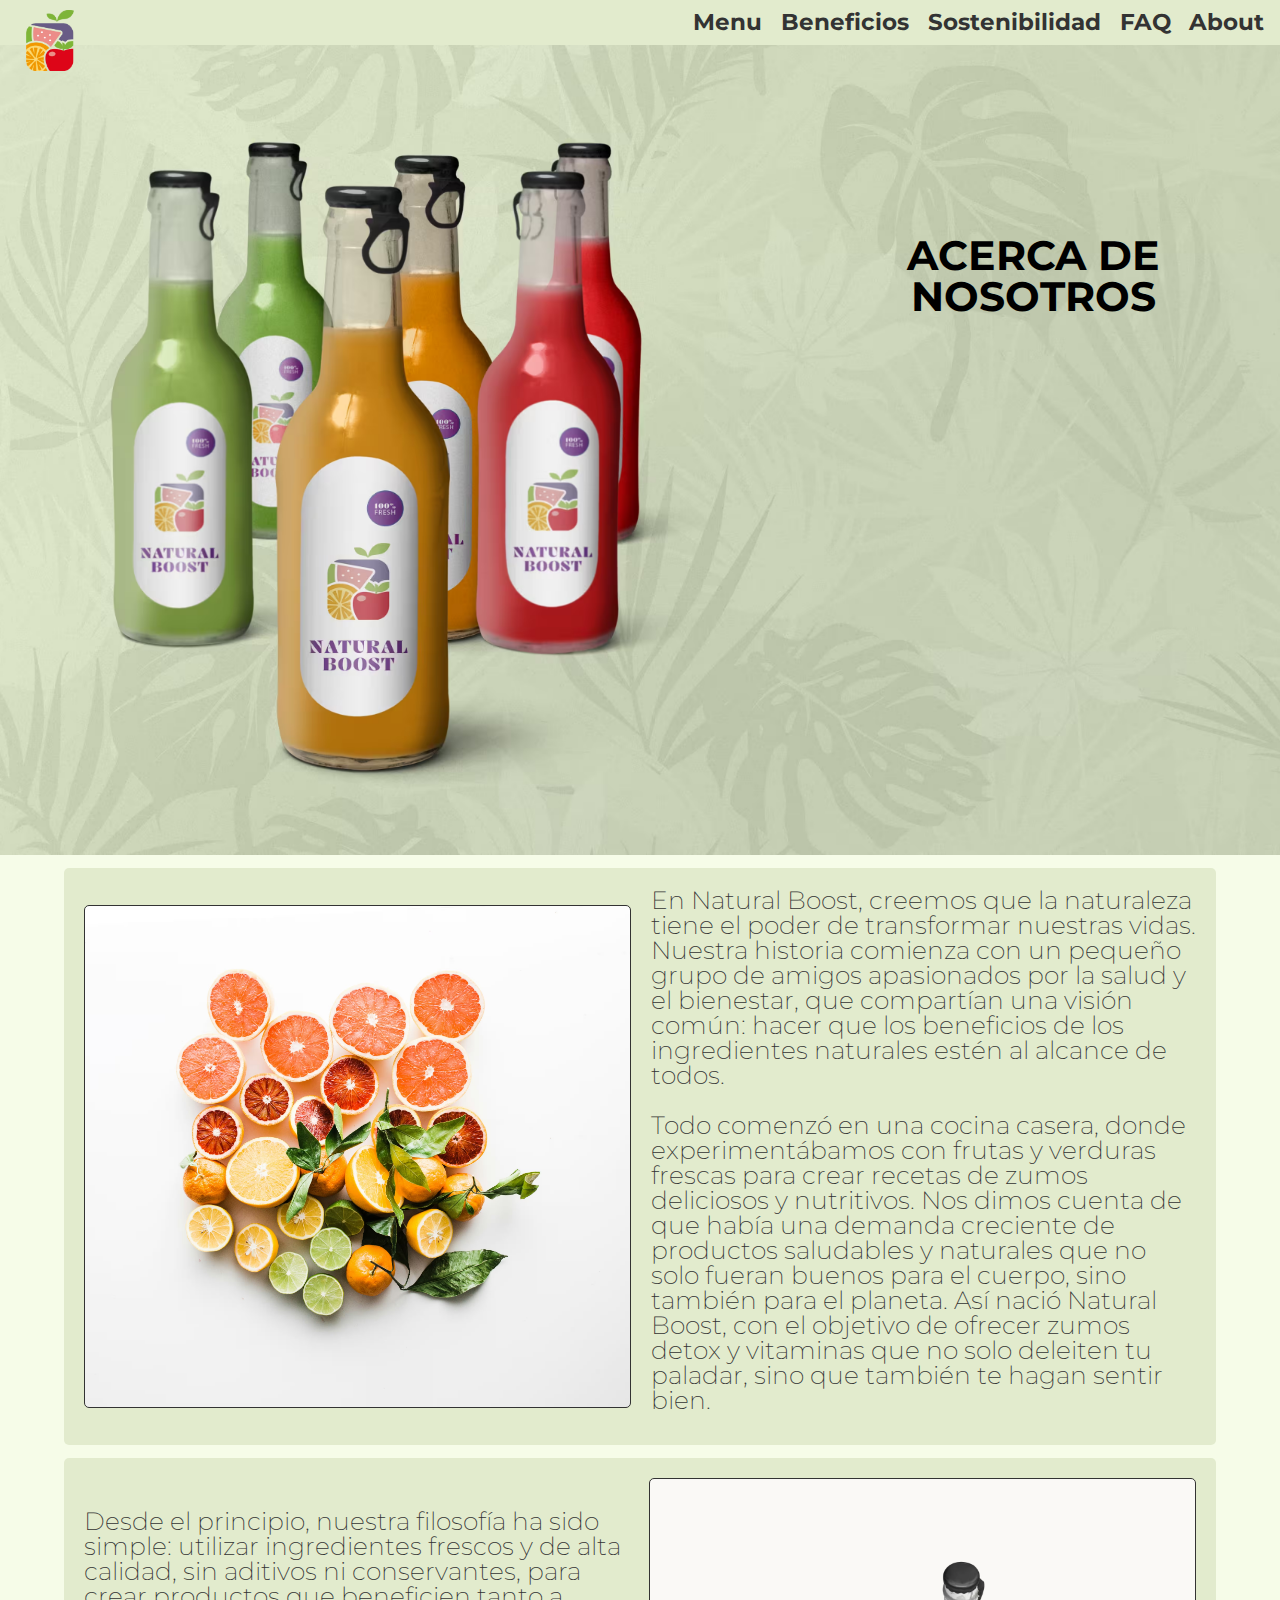
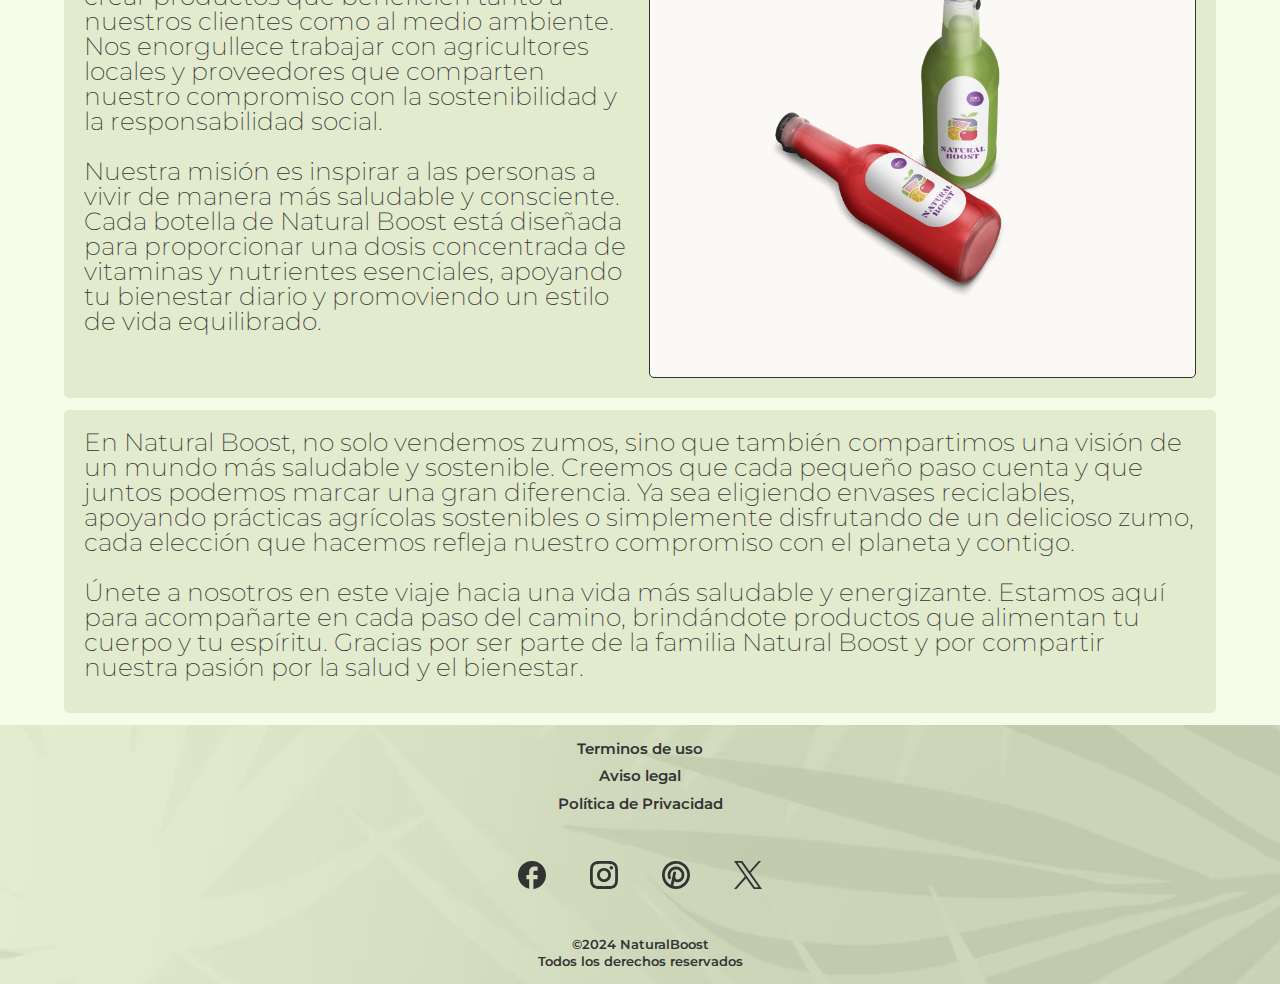
==== commit 8f0d2e4a: "update cuatro" ====
--- a/about.html
+++ b/about.html
@@ -27,7 +27,7 @@
     <link rel="preconnect" href="https://fonts.gstatic.com" crossorigin>
     <link href="https://fonts.googleapis.com/css2?family=Montserrat:ital,wght@0,100..900;1,100..900&display=swap" rel="stylesheet">
 
-    <script src="/js/main.js" defer></script>
+    <script src="js/main.js" defer></script>
 
   </head>
   <body>
@@ -89,18 +89,18 @@
 		</nav>
 
 		<section class="section__titulo">
-			<h1 class="titulo__marca">
-				NATURAL <br />
-				BOOST
+			<h1 class="titulo__marca-acerca-de-nosotros">
+				ACERCA DE <br />
+				NOSOTROS
 			</h1>
-			<p class="titulo__subtitle-eslogan">
+			<!-- <p class="titulo__subtitle-eslogan">
 				Potencia tu vida, bebe salud
-			</p>
+			</p> -->
 		</section>
 
 		<img
 			class="header__main-image"
-			src="/img/desktop/pixelcut-export.avif"
+			src="./img/desktop/pixelcut-export.avif"
 		/>
 	</header>
 
--- a/css/style.css
+++ b/css/style.css
@@ -255,7 +255,7 @@
 
 .main__introduccion{
   width: 100%;
-  height: 15.625rem;
+  height: 21.625rem;
   border: 1px solid var(--text-color);
 
   text-align: center;
@@ -1122,6 +1122,10 @@
 
 /* **********************ABOUT.html (MOBILE)****************** */
 
+.titulo__marca-acerca-de-nosotros{
+  font-size: 4.125rem;
+  text-align: center;
+}
 .container__acerca-de-nosotros{
   display: flex;
   justify-content: center;
@@ -1207,7 +1211,7 @@
   .container__image-nosotros-zumos{
     width: fit-content;
     height: auto;
-    display: flex;
+    display: flex;__
     justify-content: space-between;
     align-items: center;
     flex-direction: row;
@@ -1229,6 +1233,10 @@
     height: 38.25rem;
   }
 
-}
-
-
+  .titulo__marca-acerca-de-nosotros{
+    
+  }
+
+}
+
+
